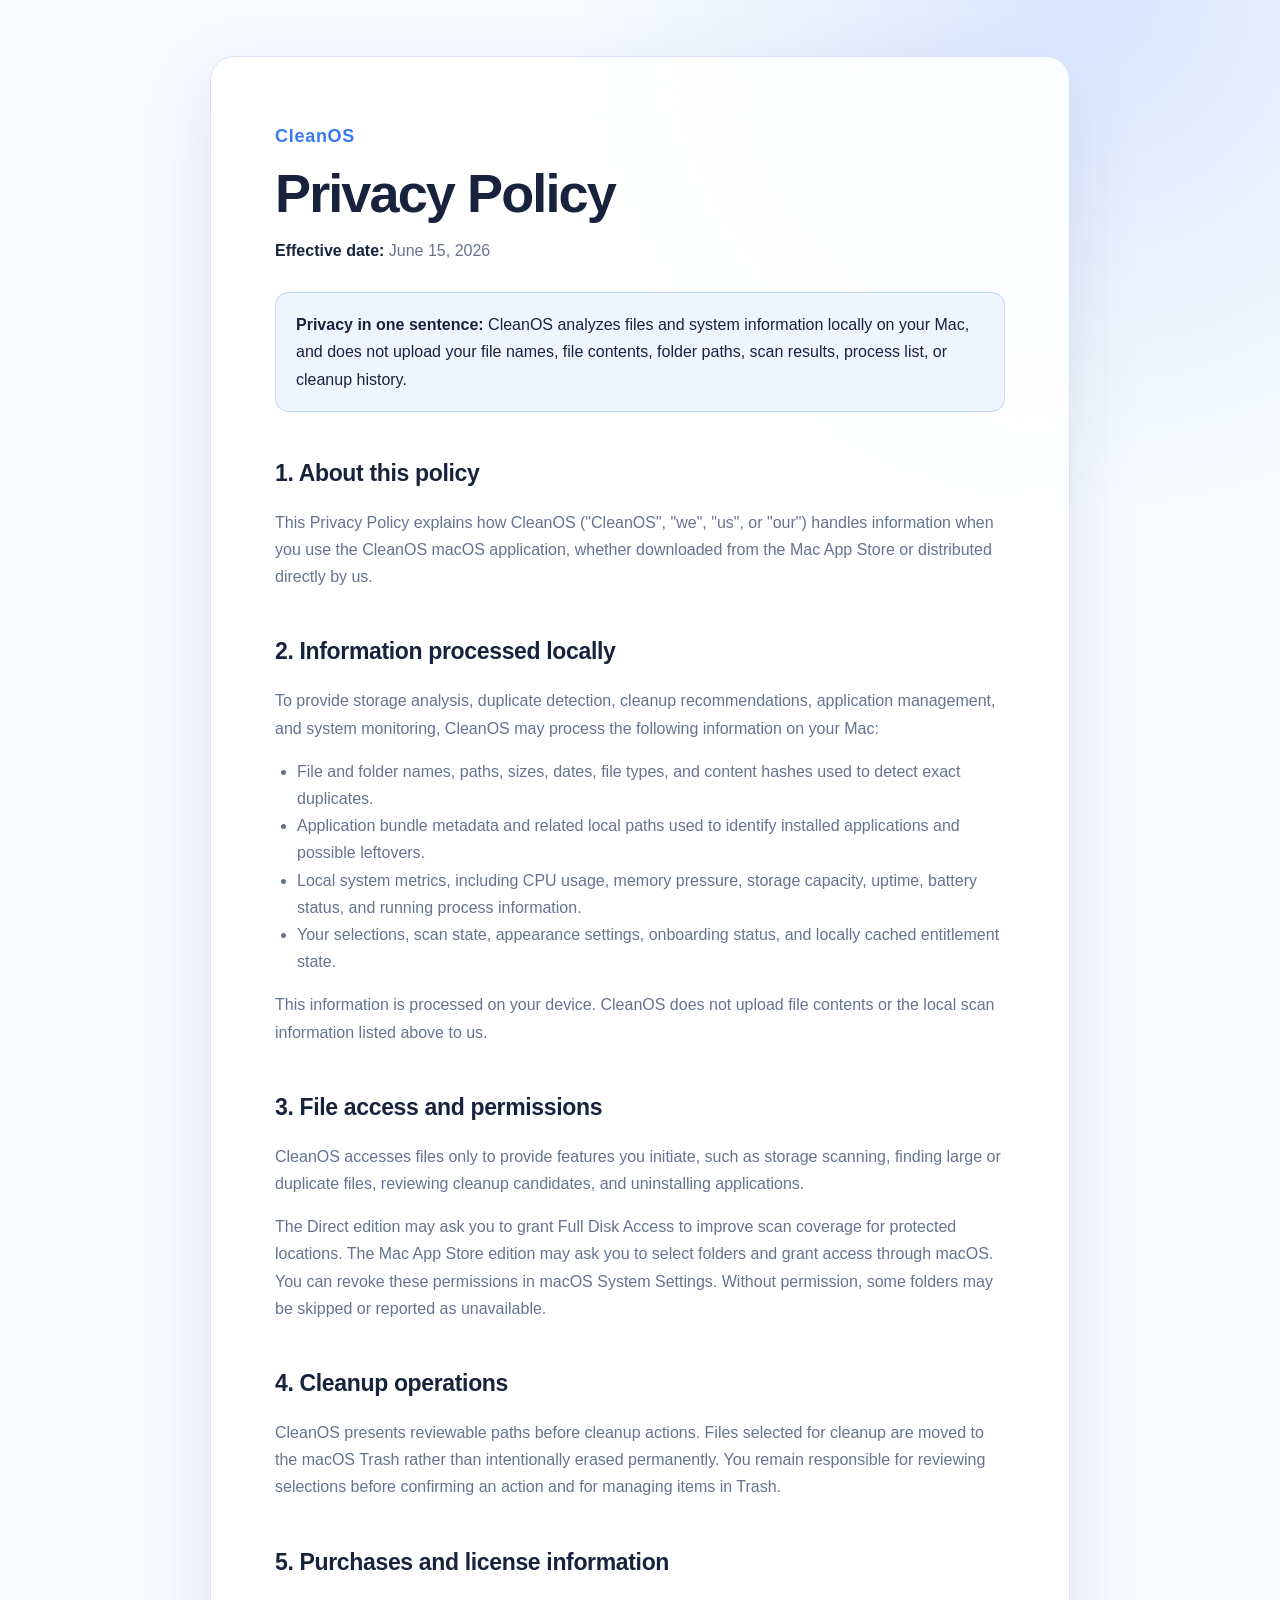
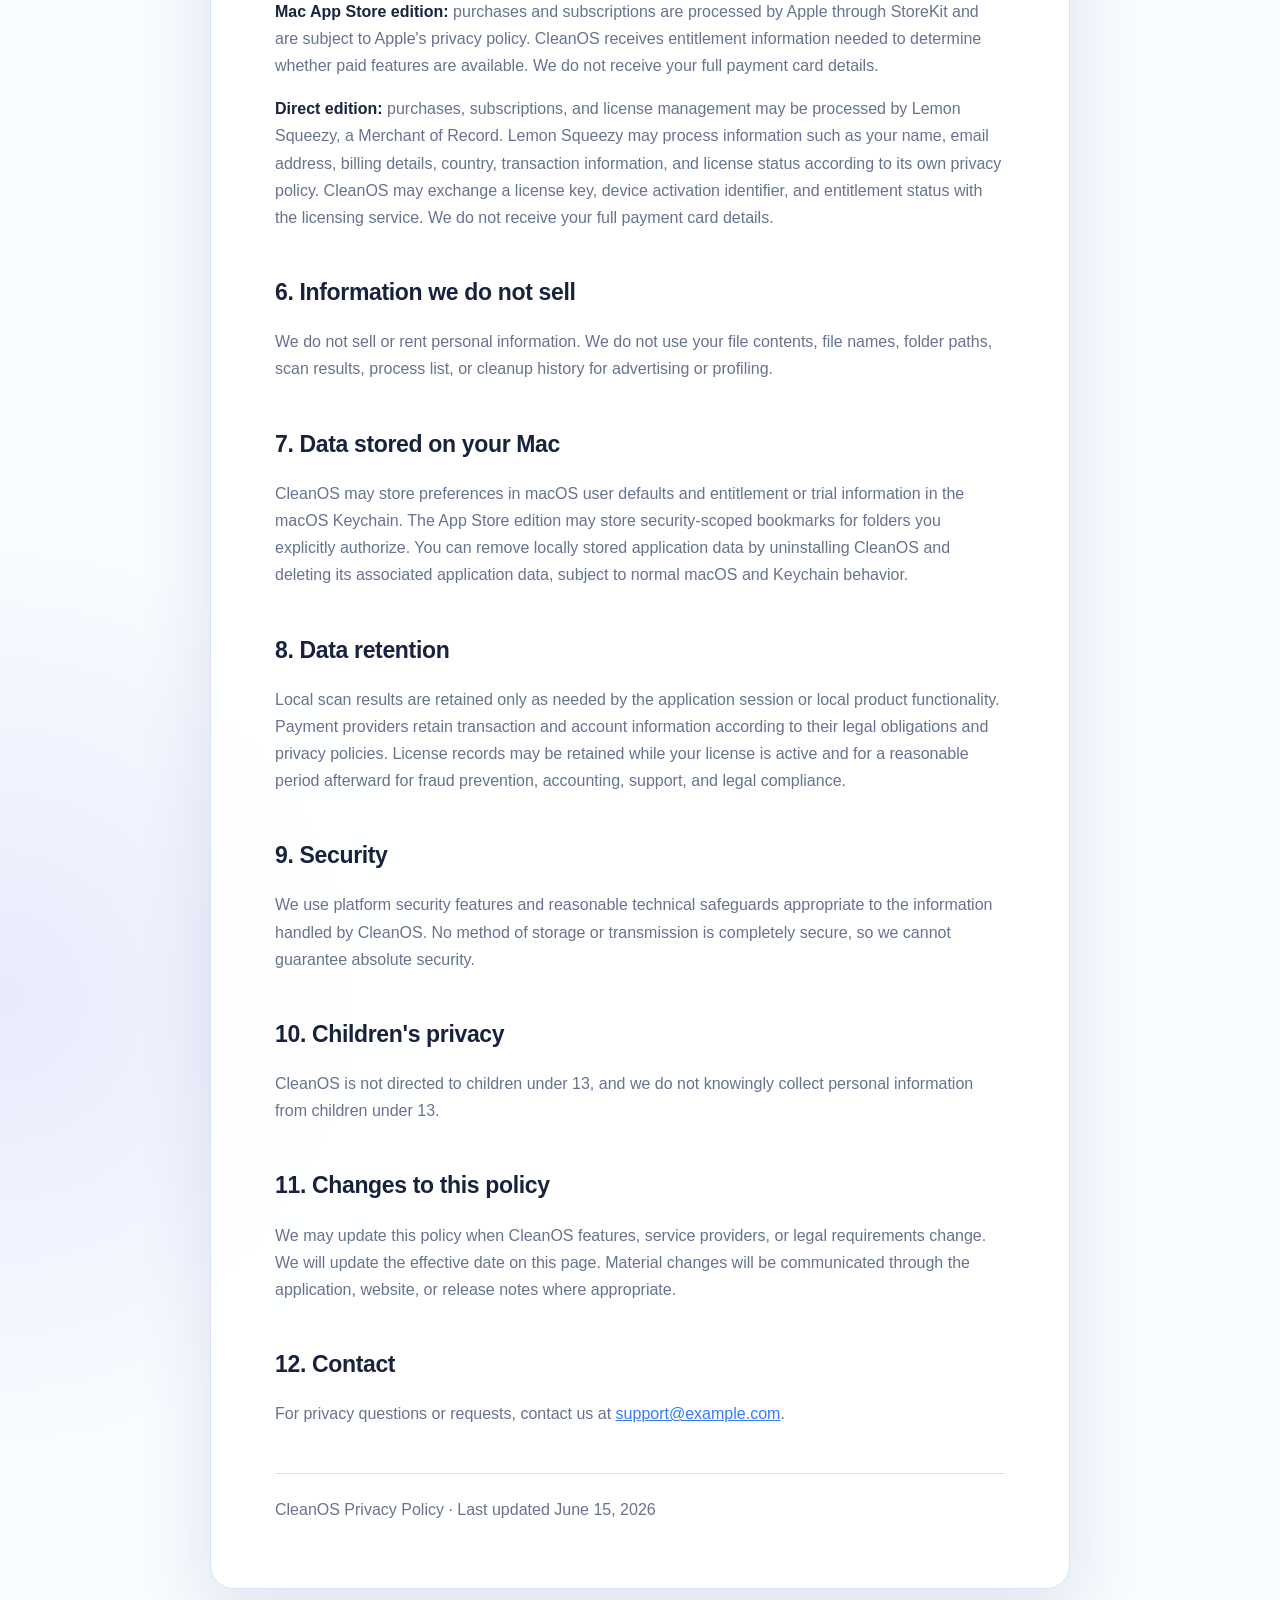
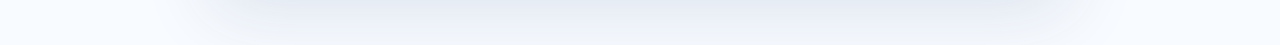
==== privacy.html @ bf959ccd "Rename privacy to privacy.html" ====
<!doctype html>
<html lang="en">
<head>
  <meta charset="utf-8">
  <meta name="viewport" content="width=device-width, initial-scale=1">
  <meta name="description" content="CleanOS Privacy Policy">
  <title>CleanOS Privacy Policy</title>
  <style>
    :root {
      color-scheme: light dark;
      --bg: #f8fbff;
      --card: rgba(255, 255, 255, 0.88);
      --text: #17233d;
      --muted: #66738f;
      --line: #d8e2f2;
      --accent: #367af6;
      --accent-2: #675be7;
      --notice: #eef5ff;
    }
    * { box-sizing: border-box; }
    body {
      margin: 0;
      color: var(--text);
      background:
        radial-gradient(circle at 85% 0%, rgba(54, 122, 246, .16), transparent 32rem),
        radial-gradient(circle at 0% 80%, rgba(103, 91, 231, .10), transparent 28rem),
        var(--bg);
      font: 16px/1.7 -apple-system, BlinkMacSystemFont, "Segoe UI", sans-serif;
    }
    main { width: min(860px, calc(100% - 32px)); margin: 56px auto; }
    article {
      padding: clamp(28px, 6vw, 64px);
      border: 1px solid var(--line);
      border-radius: 24px;
      background: var(--card);
      box-shadow: 0 24px 70px rgba(50, 75, 120, .13);
      backdrop-filter: blur(20px);
    }
    .brand {
      margin: 0 0 12px;
      font-size: 18px;
      font-weight: 750;
      letter-spacing: .04em;
      background: linear-gradient(90deg, var(--accent), var(--accent-2));
      background-clip: text;
      color: transparent;
    }
    h1 { margin: 0; font-size: clamp(34px, 7vw, 54px); line-height: 1.1; letter-spacing: -.035em; }
    h2 { margin: 42px 0 10px; font-size: 23px; letter-spacing: -.015em; }
    p, li { color: var(--muted); }
    strong { color: var(--text); }
    ul { padding-left: 22px; }
    .meta { margin: 14px 0 28px; }
    .notice {
      padding: 18px 20px;
      border: 1px solid rgba(54, 122, 246, .22);
      border-radius: 14px;
      background: var(--notice);
      color: var(--text);
    }
    a { color: var(--accent); }
    footer { margin-top: 46px; padding-top: 22px; border-top: 1px solid var(--line); color: var(--muted); }
    @media (prefers-color-scheme: dark) {
      :root {
        --bg: #101525; --card: rgba(25, 33, 54, .9); --text: #f2f6ff;
        --muted: #aab5cc; --line: #34415b; --notice: #222c43;
      }
    }
  </style>
</head>
<body>
  <main>
    <article>
      <p class="brand">CleanOS</p>
      <h1>Privacy Policy</h1>
      <p class="meta"><strong>Effective date:</strong> June 15, 2026</p>

      <p class="notice"><strong>Privacy in one sentence:</strong> CleanOS analyzes files and system information locally on your Mac, and does not upload your file names, file contents, folder paths, scan results, process list, or cleanup history.</p>

      <h2>1. About this policy</h2>
      <p>This Privacy Policy explains how CleanOS ("CleanOS", "we", "us", or "our") handles information when you use the CleanOS macOS application, whether downloaded from the Mac App Store or distributed directly by us.</p>

      <h2>2. Information processed locally</h2>
      <p>To provide storage analysis, duplicate detection, cleanup recommendations, application management, and system monitoring, CleanOS may process the following information on your Mac:</p>
      <ul>
        <li>File and folder names, paths, sizes, dates, file types, and content hashes used to detect exact duplicates.</li>
        <li>Application bundle metadata and related local paths used to identify installed applications and possible leftovers.</li>
        <li>Local system metrics, including CPU usage, memory pressure, storage capacity, uptime, battery status, and running process information.</li>
        <li>Your selections, scan state, appearance settings, onboarding status, and locally cached entitlement state.</li>
      </ul>
      <p>This information is processed on your device. CleanOS does not upload file contents or the local scan information listed above to us.</p>

      <h2>3. File access and permissions</h2>
      <p>CleanOS accesses files only to provide features you initiate, such as storage scanning, finding large or duplicate files, reviewing cleanup candidates, and uninstalling applications.</p>
      <p>The Direct edition may ask you to grant Full Disk Access to improve scan coverage for protected locations. The Mac App Store edition may ask you to select folders and grant access through macOS. You can revoke these permissions in macOS System Settings. Without permission, some folders may be skipped or reported as unavailable.</p>

      <h2>4. Cleanup operations</h2>
      <p>CleanOS presents reviewable paths before cleanup actions. Files selected for cleanup are moved to the macOS Trash rather than intentionally erased permanently. You remain responsible for reviewing selections before confirming an action and for managing items in Trash.</p>

      <h2>5. Purchases and license information</h2>
      <p><strong>Mac App Store edition:</strong> purchases and subscriptions are processed by Apple through StoreKit and are subject to Apple's privacy policy. CleanOS receives entitlement information needed to determine whether paid features are available. We do not receive your full payment card details.</p>
      <p><strong>Direct edition:</strong> purchases, subscriptions, and license management may be processed by Lemon Squeezy, a Merchant of Record. Lemon Squeezy may process information such as your name, email address, billing details, country, transaction information, and license status according to its own privacy policy. CleanOS may exchange a license key, device activation identifier, and entitlement status with the licensing service. We do not receive your full payment card details.</p>

      <h2>6. Information we do not sell</h2>
      <p>We do not sell or rent personal information. We do not use your file contents, file names, folder paths, scan results, process list, or cleanup history for advertising or profiling.</p>

      <h2>7. Data stored on your Mac</h2>
      <p>CleanOS may store preferences in macOS user defaults and entitlement or trial information in the macOS Keychain. The App Store edition may store security-scoped bookmarks for folders you explicitly authorize. You can remove locally stored application data by uninstalling CleanOS and deleting its associated application data, subject to normal macOS and Keychain behavior.</p>

      <h2>8. Data retention</h2>
      <p>Local scan results are retained only as needed by the application session or local product functionality. Payment providers retain transaction and account information according to their legal obligations and privacy policies. License records may be retained while your license is active and for a reasonable period afterward for fraud prevention, accounting, support, and legal compliance.</p>

      <h2>9. Security</h2>
      <p>We use platform security features and reasonable technical safeguards appropriate to the information handled by CleanOS. No method of storage or transmission is completely secure, so we cannot guarantee absolute security.</p>

      <h2>10. Children's privacy</h2>
      <p>CleanOS is not directed to children under 13, and we do not knowingly collect personal information from children under 13.</p>

      <h2>11. Changes to this policy</h2>
      <p>We may update this policy when CleanOS features, service providers, or legal requirements change. We will update the effective date on this page. Material changes will be communicated through the application, website, or release notes where appropriate.</p>

      <h2>12. Contact</h2>
      <p>For privacy questions or requests, contact us at <a href="mailto:support@example.com">support@example.com</a>.</p>

      <footer>CleanOS Privacy Policy · Last updated June 15, 2026</footer>
    </article>
  </main>
</body>
</html>
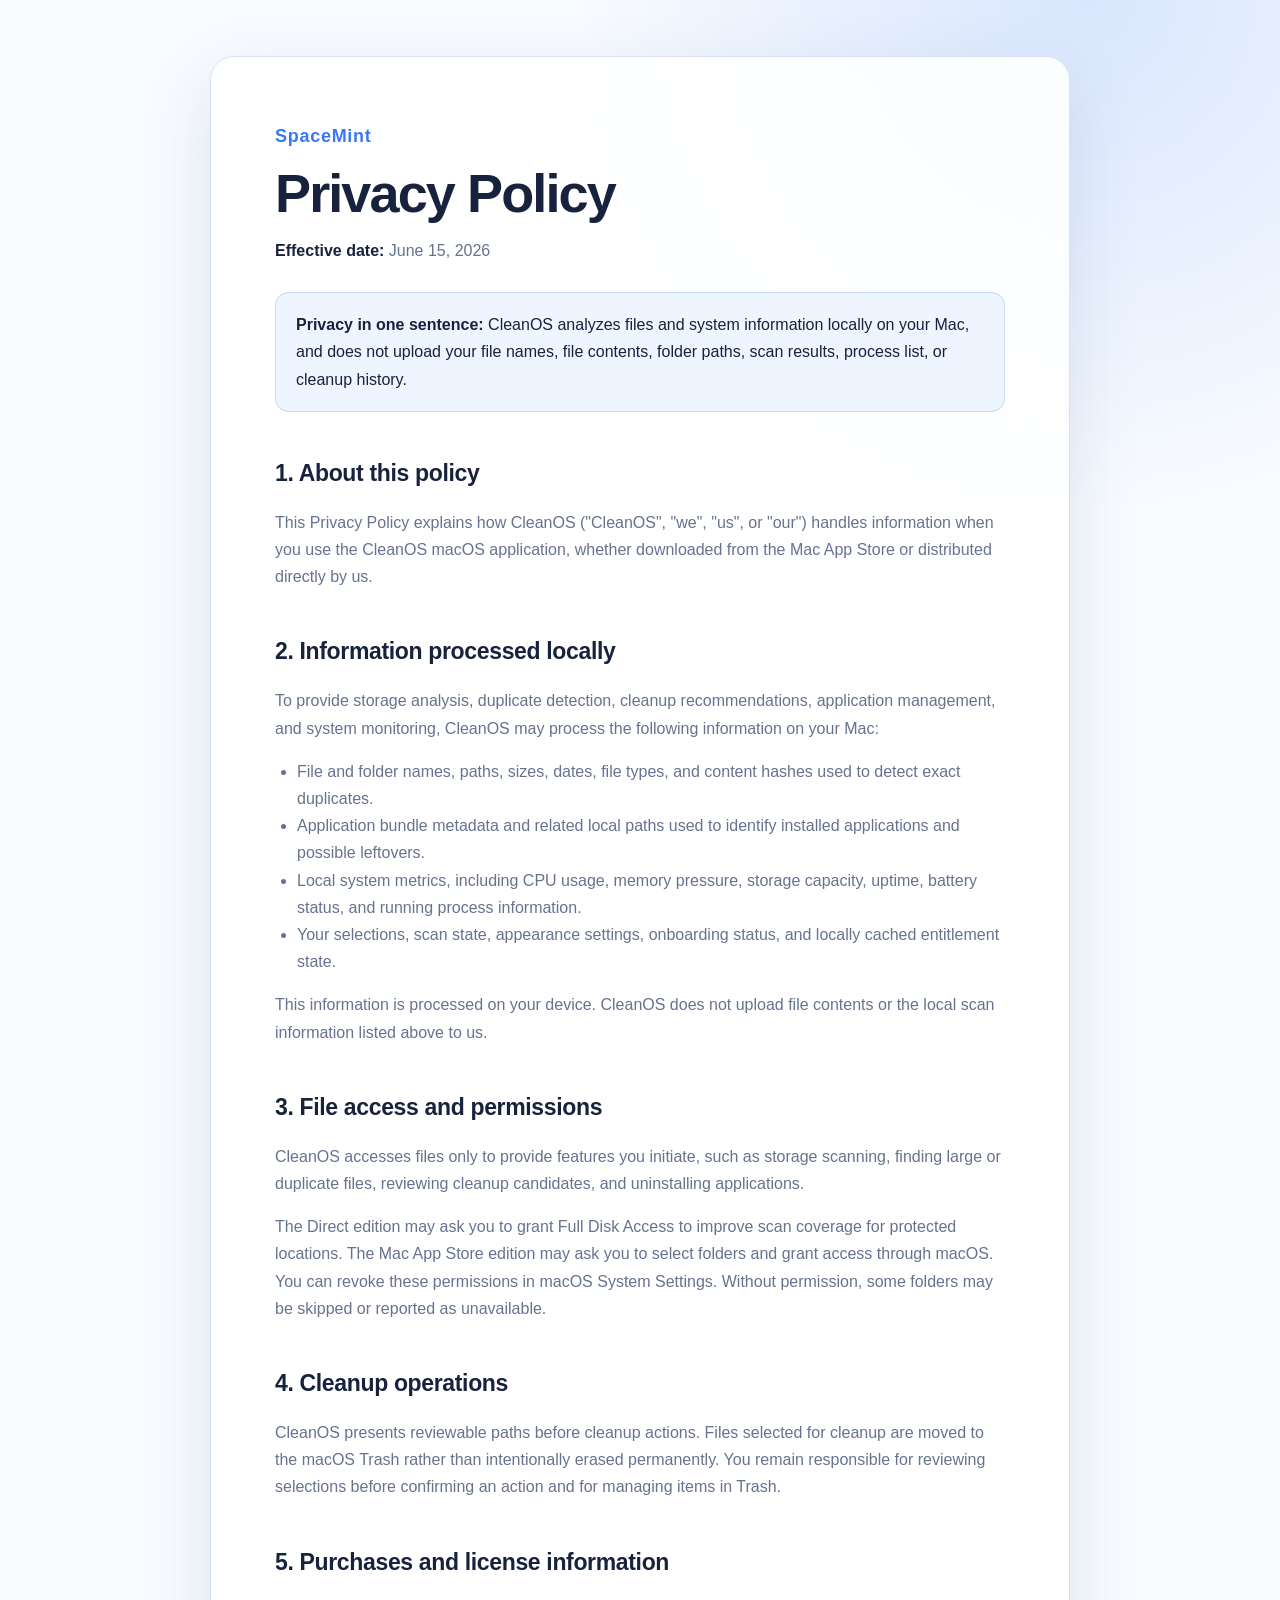
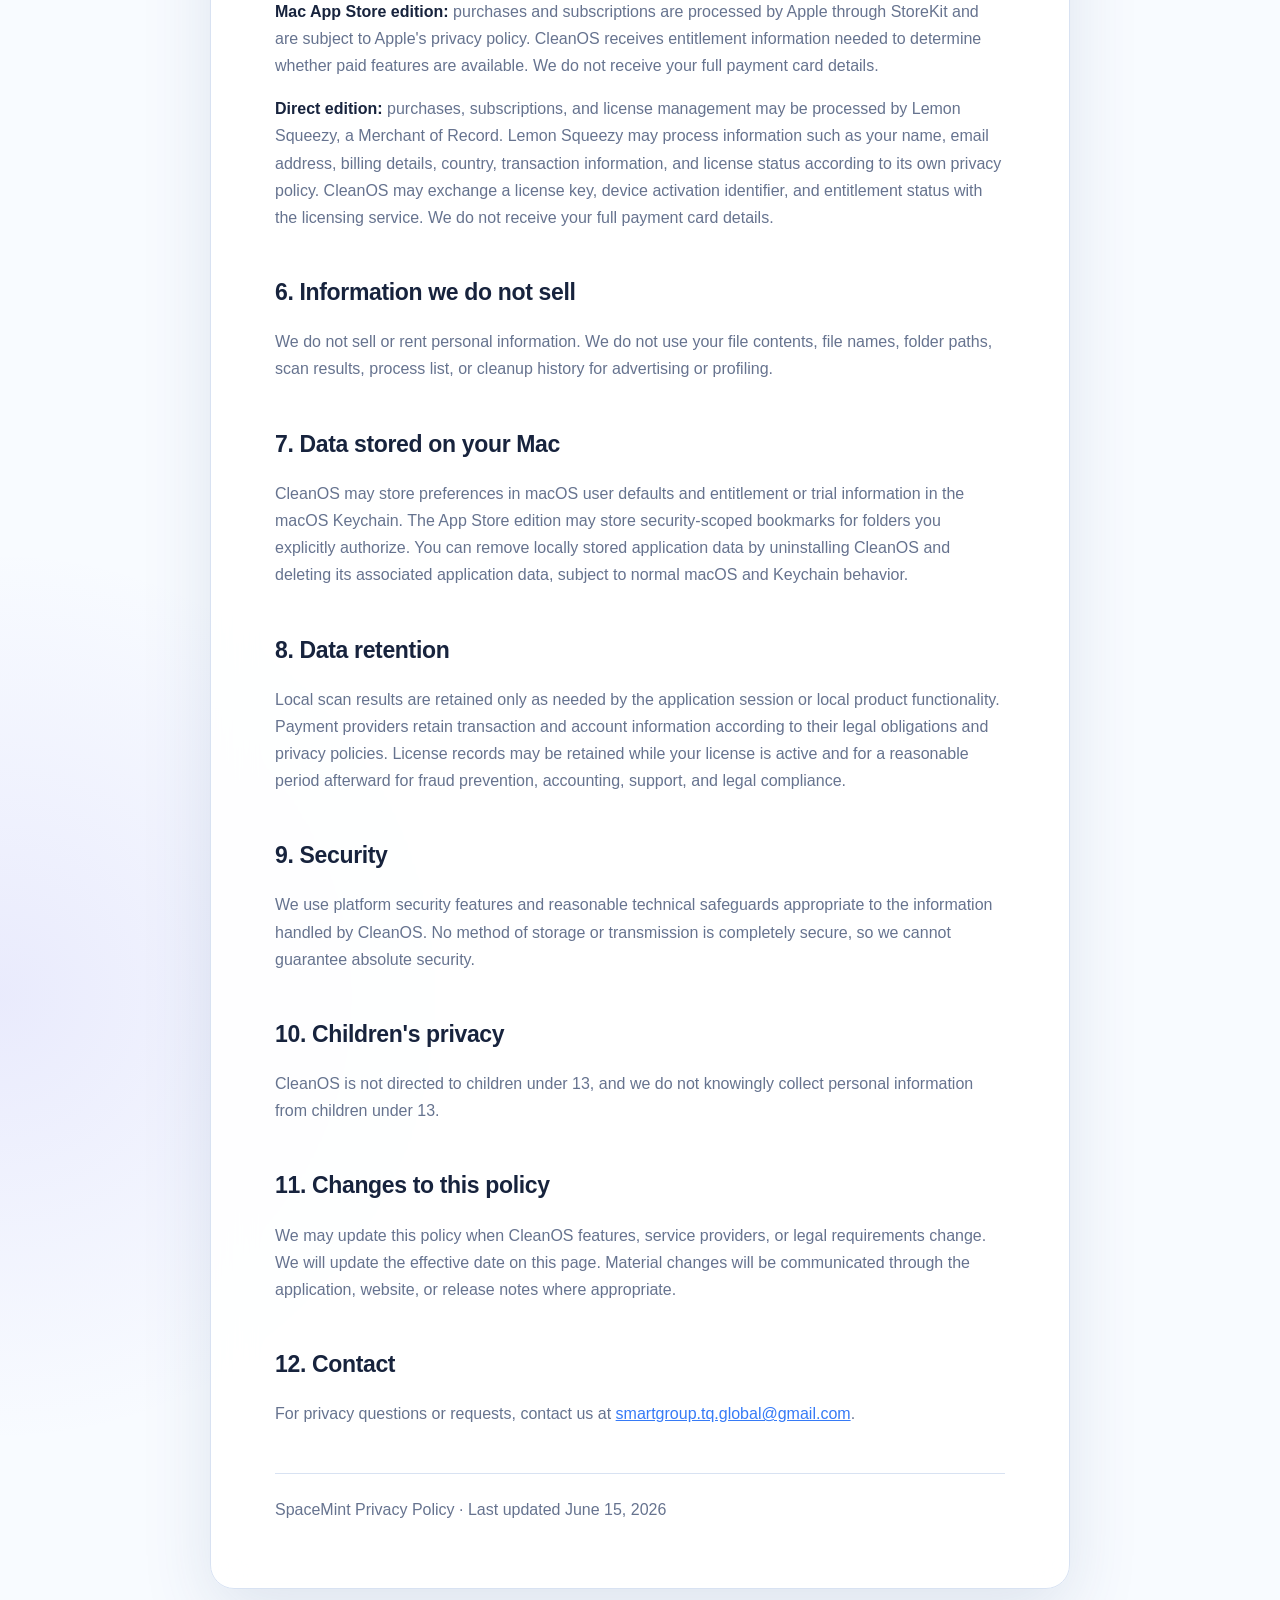
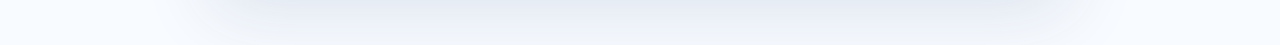
==== commit f18111eb: "Update privacy.html" ====
--- a/privacy.html
+++ b/privacy.html
@@ -71,7 +71,7 @@
 <body>
   <main>
     <article>
-      <p class="brand">CleanOS</p>
+      <p class="brand">SpaceMint</p>
       <h1>Privacy Policy</h1>
       <p class="meta"><strong>Effective date:</strong> June 15, 2026</p>
 
@@ -120,9 +120,9 @@
       <p>We may update this policy when CleanOS features, service providers, or legal requirements change. We will update the effective date on this page. Material changes will be communicated through the application, website, or release notes where appropriate.</p>
 
       <h2>12. Contact</h2>
-      <p>For privacy questions or requests, contact us at <a href="mailto:support@example.com">support@example.com</a>.</p>
+      <p>For privacy questions or requests, contact us at <a href="mailto:support@example.com">smartgroup.tq.global@gmail.com</a>.</p>
 
-      <footer>CleanOS Privacy Policy · Last updated June 15, 2026</footer>
+      <footer>SpaceMint Privacy Policy · Last updated June 15, 2026</footer>
     </article>
   </main>
 </body>
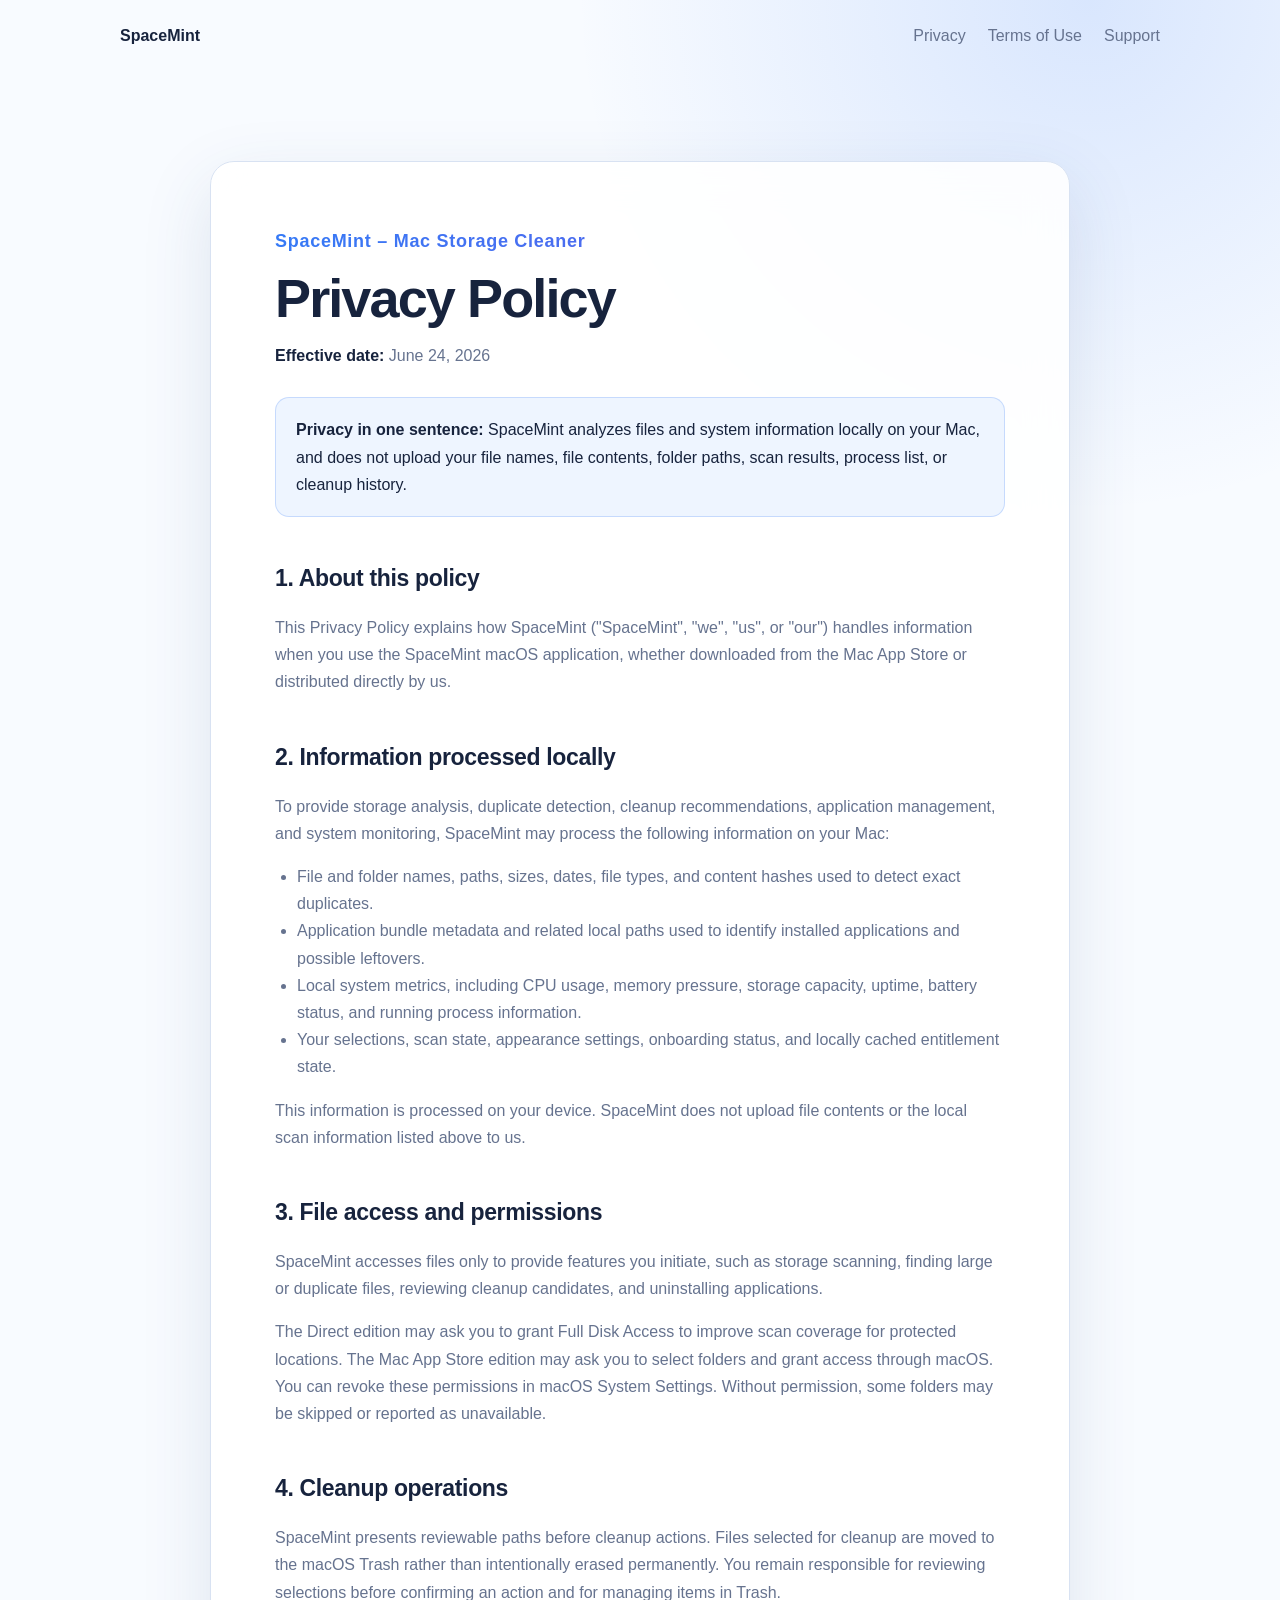
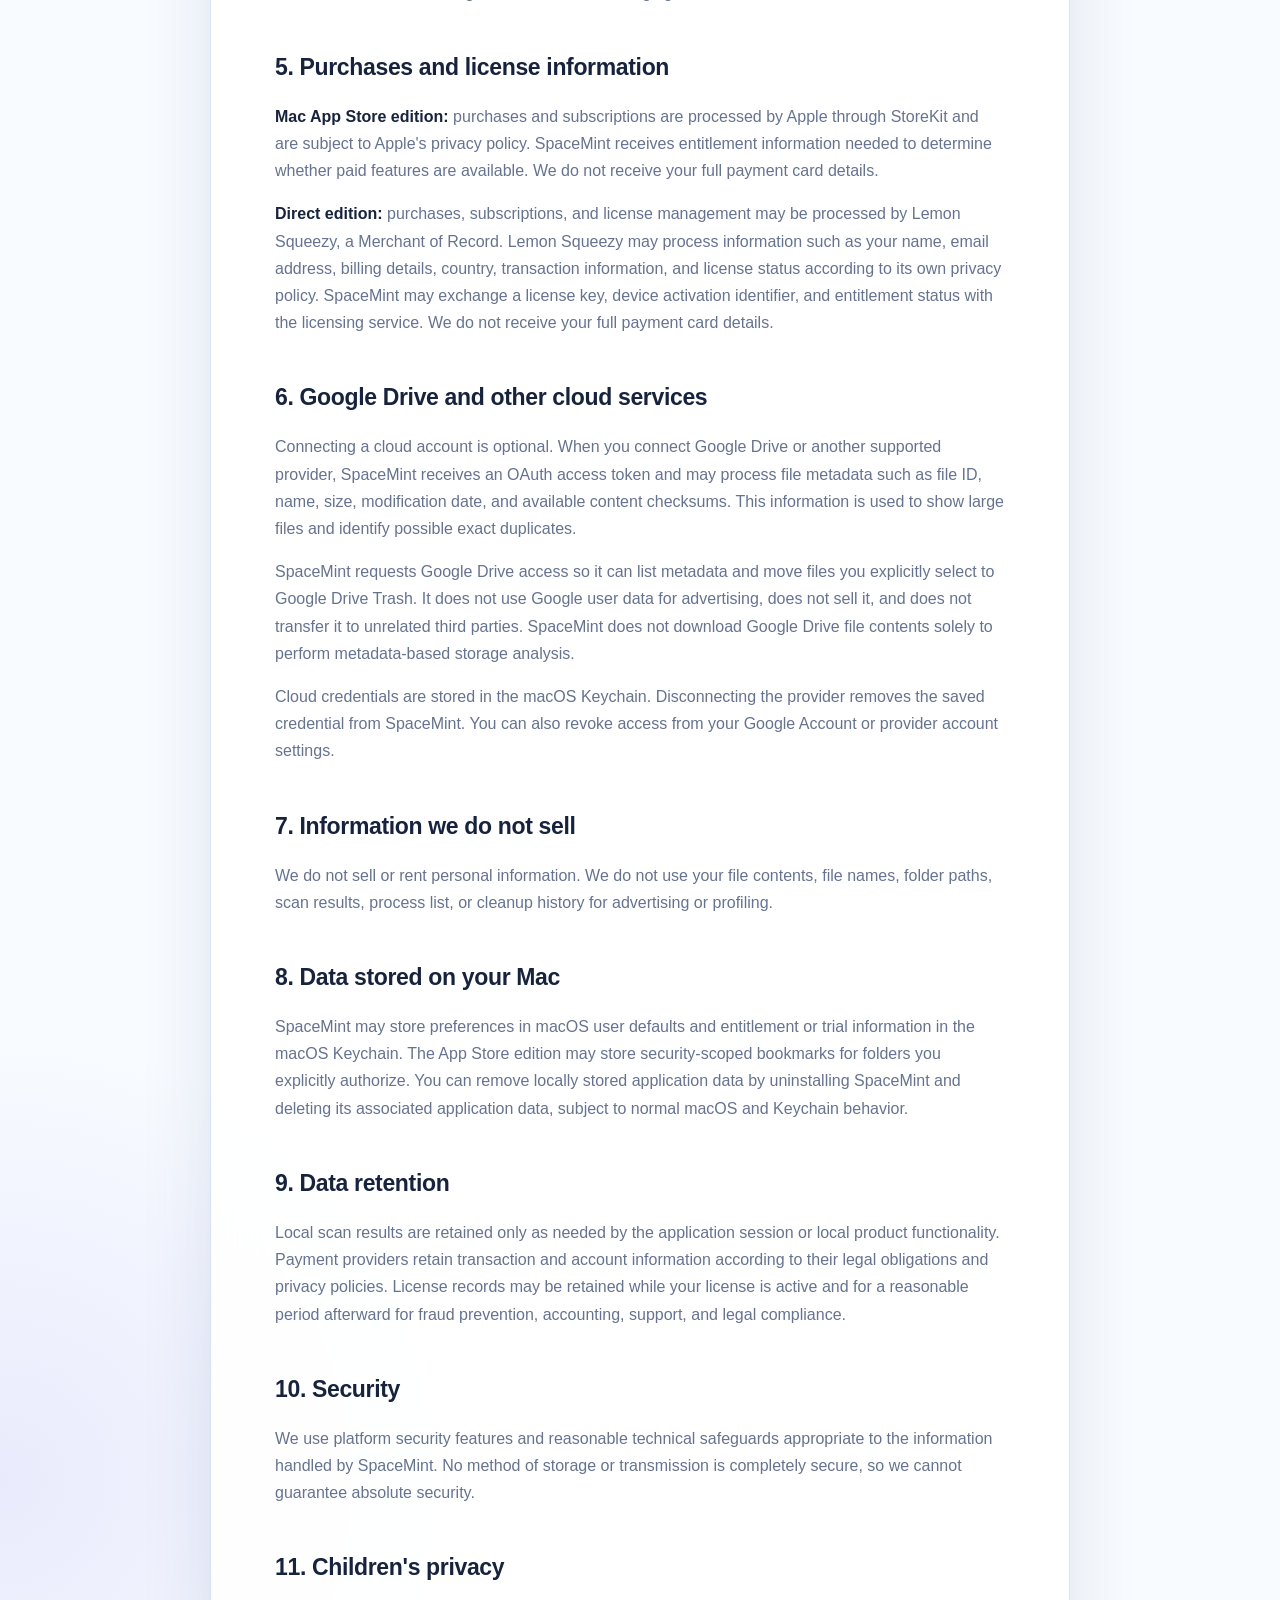
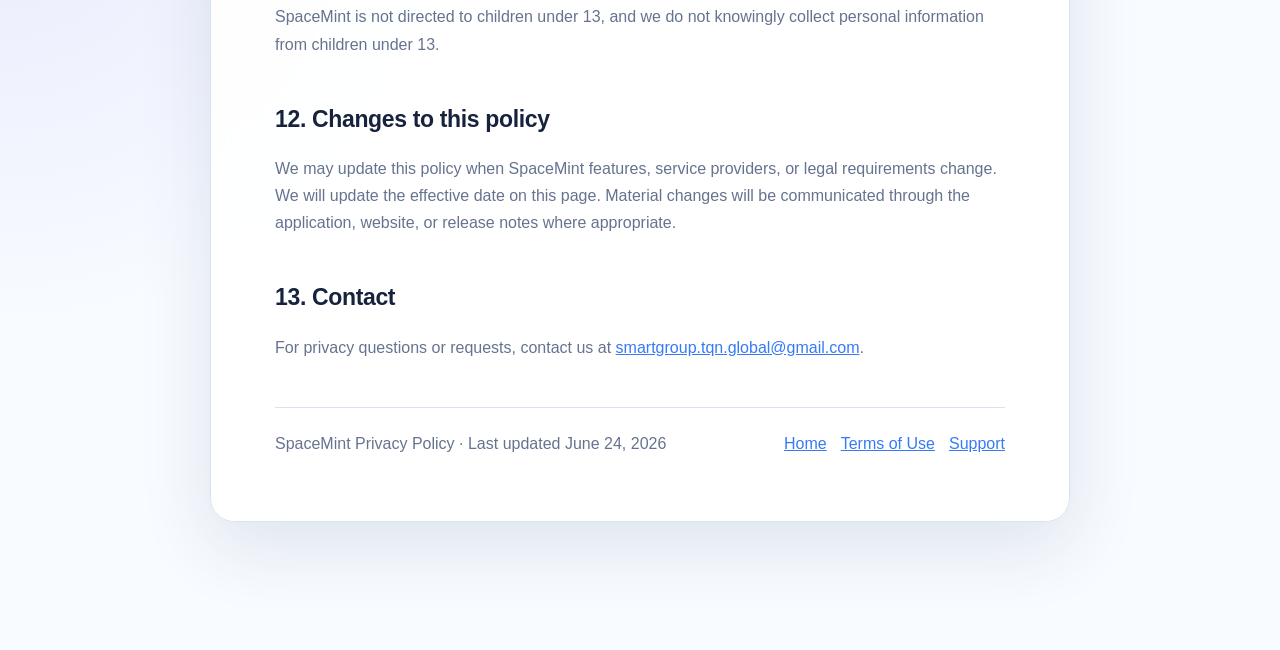
==== commit 2518a3d2: "Update privacy.html" ====
--- a/privacy.html
+++ b/privacy.html
@@ -3,8 +3,9 @@
 <head>
   <meta charset="utf-8">
   <meta name="viewport" content="width=device-width, initial-scale=1">
-  <meta name="description" content="CleanOS Privacy Policy">
-  <title>CleanOS Privacy Policy</title>
+  <meta name="description" content="Privacy Policy for SpaceMint – Mac Storage Cleaner">
+  <title>Privacy Policy · SpaceMint</title>
+  <link rel="stylesheet" href="site.css">
   <style>
     :root {
       color-scheme: light dark;
@@ -69,61 +70,79 @@
   </style>
 </head>
 <body>
+  <div class="shell">
+    <nav>
+      <a class="logo" href="./">SpaceMint</a>
+      <a href="privacy.html">Privacy</a>
+      <a href="terms.html">Terms of Use</a>
+      <a href="support.html">Support</a>
+    </nav>
   <main>
-    <article>
-      <p class="brand">SpaceMint</p>
+    <article class="card">
+      <p class="brand">SpaceMint – Mac Storage Cleaner</p>
       <h1>Privacy Policy</h1>
-      <p class="meta"><strong>Effective date:</strong> June 15, 2026</p>
+      <p class="meta"><strong>Effective date:</strong> June 24, 2026</p>
 
-      <p class="notice"><strong>Privacy in one sentence:</strong> CleanOS analyzes files and system information locally on your Mac, and does not upload your file names, file contents, folder paths, scan results, process list, or cleanup history.</p>
+      <p class="notice"><strong>Privacy in one sentence:</strong> SpaceMint analyzes files and system information locally on your Mac, and does not upload your file names, file contents, folder paths, scan results, process list, or cleanup history.</p>
 
       <h2>1. About this policy</h2>
-      <p>This Privacy Policy explains how CleanOS ("CleanOS", "we", "us", or "our") handles information when you use the CleanOS macOS application, whether downloaded from the Mac App Store or distributed directly by us.</p>
+      <p>This Privacy Policy explains how SpaceMint ("SpaceMint", "we", "us", or "our") handles information when you use the SpaceMint macOS application, whether downloaded from the Mac App Store or distributed directly by us.</p>
 
       <h2>2. Information processed locally</h2>
-      <p>To provide storage analysis, duplicate detection, cleanup recommendations, application management, and system monitoring, CleanOS may process the following information on your Mac:</p>
+      <p>To provide storage analysis, duplicate detection, cleanup recommendations, application management, and system monitoring, SpaceMint may process the following information on your Mac:</p>
       <ul>
         <li>File and folder names, paths, sizes, dates, file types, and content hashes used to detect exact duplicates.</li>
         <li>Application bundle metadata and related local paths used to identify installed applications and possible leftovers.</li>
         <li>Local system metrics, including CPU usage, memory pressure, storage capacity, uptime, battery status, and running process information.</li>
         <li>Your selections, scan state, appearance settings, onboarding status, and locally cached entitlement state.</li>
       </ul>
-      <p>This information is processed on your device. CleanOS does not upload file contents or the local scan information listed above to us.</p>
+      <p>This information is processed on your device. SpaceMint does not upload file contents or the local scan information listed above to us.</p>
 
       <h2>3. File access and permissions</h2>
-      <p>CleanOS accesses files only to provide features you initiate, such as storage scanning, finding large or duplicate files, reviewing cleanup candidates, and uninstalling applications.</p>
+      <p>SpaceMint accesses files only to provide features you initiate, such as storage scanning, finding large or duplicate files, reviewing cleanup candidates, and uninstalling applications.</p>
       <p>The Direct edition may ask you to grant Full Disk Access to improve scan coverage for protected locations. The Mac App Store edition may ask you to select folders and grant access through macOS. You can revoke these permissions in macOS System Settings. Without permission, some folders may be skipped or reported as unavailable.</p>
 
       <h2>4. Cleanup operations</h2>
-      <p>CleanOS presents reviewable paths before cleanup actions. Files selected for cleanup are moved to the macOS Trash rather than intentionally erased permanently. You remain responsible for reviewing selections before confirming an action and for managing items in Trash.</p>
+      <p>SpaceMint presents reviewable paths before cleanup actions. Files selected for cleanup are moved to the macOS Trash rather than intentionally erased permanently. You remain responsible for reviewing selections before confirming an action and for managing items in Trash.</p>
 
       <h2>5. Purchases and license information</h2>
-      <p><strong>Mac App Store edition:</strong> purchases and subscriptions are processed by Apple through StoreKit and are subject to Apple's privacy policy. CleanOS receives entitlement information needed to determine whether paid features are available. We do not receive your full payment card details.</p>
-      <p><strong>Direct edition:</strong> purchases, subscriptions, and license management may be processed by Lemon Squeezy, a Merchant of Record. Lemon Squeezy may process information such as your name, email address, billing details, country, transaction information, and license status according to its own privacy policy. CleanOS may exchange a license key, device activation identifier, and entitlement status with the licensing service. We do not receive your full payment card details.</p>
+      <p><strong>Mac App Store edition:</strong> purchases and subscriptions are processed by Apple through StoreKit and are subject to Apple's privacy policy. SpaceMint receives entitlement information needed to determine whether paid features are available. We do not receive your full payment card details.</p>
+      <p><strong>Direct edition:</strong> purchases, subscriptions, and license management may be processed by Lemon Squeezy, a Merchant of Record. Lemon Squeezy may process information such as your name, email address, billing details, country, transaction information, and license status according to its own privacy policy. SpaceMint may exchange a license key, device activation identifier, and entitlement status with the licensing service. We do not receive your full payment card details.</p>
 
-      <h2>6. Information we do not sell</h2>
+      <h2>6. Google Drive and other cloud services</h2>
+      <p>Connecting a cloud account is optional. When you connect Google Drive or another supported provider, SpaceMint receives an OAuth access token and may process file metadata such as file ID, name, size, modification date, and available content checksums. This information is used to show large files and identify possible exact duplicates.</p>
+      <p>SpaceMint requests Google Drive access so it can list metadata and move files you explicitly select to Google Drive Trash. It does not use Google user data for advertising, does not sell it, and does not transfer it to unrelated third parties. SpaceMint does not download Google Drive file contents solely to perform metadata-based storage analysis.</p>
+      <p>Cloud credentials are stored in the macOS Keychain. Disconnecting the provider removes the saved credential from SpaceMint. You can also revoke access from your Google Account or provider account settings.</p>
+
+      <h2>7. Information we do not sell</h2>
       <p>We do not sell or rent personal information. We do not use your file contents, file names, folder paths, scan results, process list, or cleanup history for advertising or profiling.</p>
 
-      <h2>7. Data stored on your Mac</h2>
-      <p>CleanOS may store preferences in macOS user defaults and entitlement or trial information in the macOS Keychain. The App Store edition may store security-scoped bookmarks for folders you explicitly authorize. You can remove locally stored application data by uninstalling CleanOS and deleting its associated application data, subject to normal macOS and Keychain behavior.</p>
+      <h2>8. Data stored on your Mac</h2>
+      <p>SpaceMint may store preferences in macOS user defaults and entitlement or trial information in the macOS Keychain. The App Store edition may store security-scoped bookmarks for folders you explicitly authorize. You can remove locally stored application data by uninstalling SpaceMint and deleting its associated application data, subject to normal macOS and Keychain behavior.</p>
 
-      <h2>8. Data retention</h2>
+      <h2>9. Data retention</h2>
       <p>Local scan results are retained only as needed by the application session or local product functionality. Payment providers retain transaction and account information according to their legal obligations and privacy policies. License records may be retained while your license is active and for a reasonable period afterward for fraud prevention, accounting, support, and legal compliance.</p>
 
-      <h2>9. Security</h2>
-      <p>We use platform security features and reasonable technical safeguards appropriate to the information handled by CleanOS. No method of storage or transmission is completely secure, so we cannot guarantee absolute security.</p>
+      <h2>10. Security</h2>
+      <p>We use platform security features and reasonable technical safeguards appropriate to the information handled by SpaceMint. No method of storage or transmission is completely secure, so we cannot guarantee absolute security.</p>
 
-      <h2>10. Children's privacy</h2>
-      <p>CleanOS is not directed to children under 13, and we do not knowingly collect personal information from children under 13.</p>
+      <h2>11. Children's privacy</h2>
+      <p>SpaceMint is not directed to children under 13, and we do not knowingly collect personal information from children under 13.</p>
 
-      <h2>11. Changes to this policy</h2>
-      <p>We may update this policy when CleanOS features, service providers, or legal requirements change. We will update the effective date on this page. Material changes will be communicated through the application, website, or release notes where appropriate.</p>
+      <h2>12. Changes to this policy</h2>
+      <p>We may update this policy when SpaceMint features, service providers, or legal requirements change. We will update the effective date on this page. Material changes will be communicated through the application, website, or release notes where appropriate.</p>
 
-      <h2>12. Contact</h2>
-      <p>For privacy questions or requests, contact us at <a href="mailto:support@example.com">smartgroup.tq.global@gmail.com</a>.</p>
+      <h2>13. Contact</h2>
+      <p>For privacy questions or requests, contact us at <a href="mailto:smartgroup.tqn.global@gmail.com">smartgroup.tqn.global@gmail.com</a>.</p>
 
-      <footer>SpaceMint Privacy Policy · Last updated June 15, 2026</footer>
+      <footer>
+        <span>SpaceMint Privacy Policy · Last updated June 24, 2026</span>
+        <a href="./">Home</a>
+        <a href="terms.html">Terms of Use</a>
+        <a href="support.html">Support</a>
+      </footer>
     </article>
   </main>
+  </div>
 </body>
 </html>
--- a/site.css
+++ b/site.css
@@ -0,0 +1,120 @@
+:root {
+  color-scheme: light dark;
+  --bg: #f7faff;
+  --card: rgba(255, 255, 255, .9);
+  --text: #17233d;
+  --muted: #66738f;
+  --line: #d8e2f2;
+  --accent: #367af6;
+  --accent-2: #675be7;
+  --notice: #eef5ff;
+}
+* { box-sizing: border-box; }
+html { scroll-behavior: smooth; }
+body {
+  margin: 0;
+  color: var(--text);
+  background:
+    radial-gradient(circle at 85% 0%, rgba(54, 122, 246, .16), transparent 32rem),
+    radial-gradient(circle at 0% 80%, rgba(103, 91, 231, .10), transparent 28rem),
+    var(--bg);
+  font: 16px/1.7 -apple-system, BlinkMacSystemFont, "Segoe UI", sans-serif;
+}
+a { color: var(--accent); }
+.shell { width: min(1040px, calc(100% - 32px)); margin: 0 auto; }
+nav {
+  display: flex;
+  align-items: center;
+  gap: 22px;
+  padding: 22px 0;
+}
+nav .logo {
+  margin-right: auto;
+  color: var(--text);
+  font-weight: 800;
+  text-decoration: none;
+}
+nav a:not(.logo) { color: var(--muted); text-decoration: none; }
+nav a:hover { color: var(--accent); }
+main { padding: 34px 0 72px; }
+.card {
+  padding: clamp(28px, 6vw, 64px);
+  border: 1px solid var(--line);
+  border-radius: 24px;
+  background: var(--card);
+  box-shadow: 0 24px 70px rgba(50, 75, 120, .13);
+  backdrop-filter: blur(20px);
+}
+.brand {
+  margin: 0 0 12px;
+  font-size: 18px;
+  font-weight: 750;
+  letter-spacing: .04em;
+  background: linear-gradient(90deg, var(--accent), var(--accent-2));
+  background-clip: text;
+  color: transparent;
+}
+h1 {
+  max-width: 850px;
+  margin: 0;
+  font-size: clamp(38px, 7vw, 64px);
+  line-height: 1.05;
+  letter-spacing: -.04em;
+}
+h2 { margin: 42px 0 10px; font-size: 23px; letter-spacing: -.015em; }
+h3 { margin: 0 0 8px; }
+p, li { color: var(--muted); }
+strong { color: var(--text); }
+ul { padding-left: 22px; }
+.lede { max-width: 760px; margin: 22px 0; font-size: 20px; }
+.meta { margin: 14px 0 28px; }
+.notice {
+  padding: 18px 20px;
+  border: 1px solid rgba(54, 122, 246, .22);
+  border-radius: 14px;
+  background: var(--notice);
+  color: var(--text);
+}
+.grid {
+  display: grid;
+  grid-template-columns: repeat(3, 1fr);
+  gap: 16px;
+  margin-top: 34px;
+}
+.feature {
+  padding: 22px;
+  border: 1px solid var(--line);
+  border-radius: 16px;
+  background: rgba(255,255,255,.4);
+}
+.button {
+  display: inline-block;
+  margin-top: 10px;
+  padding: 11px 18px;
+  border-radius: 11px;
+  color: white;
+  background: linear-gradient(90deg, var(--accent), var(--accent-2));
+  font-weight: 700;
+  text-decoration: none;
+}
+footer {
+  display: flex;
+  flex-wrap: wrap;
+  gap: 14px;
+  margin-top: 46px;
+  padding-top: 22px;
+  border-top: 1px solid var(--line);
+  color: var(--muted);
+}
+footer span { margin-right: auto; }
+@media (max-width: 720px) {
+  nav { gap: 12px; font-size: 14px; }
+  .grid { grid-template-columns: 1fr; }
+}
+@media (prefers-color-scheme: dark) {
+  :root {
+    --bg: #101525; --card: rgba(25, 33, 54, .9); --text: #f2f6ff;
+    --muted: #aab5cc; --line: #34415b; --notice: #222c43;
+  }
+  .feature { background: rgba(255,255,255,.025); }
+}
